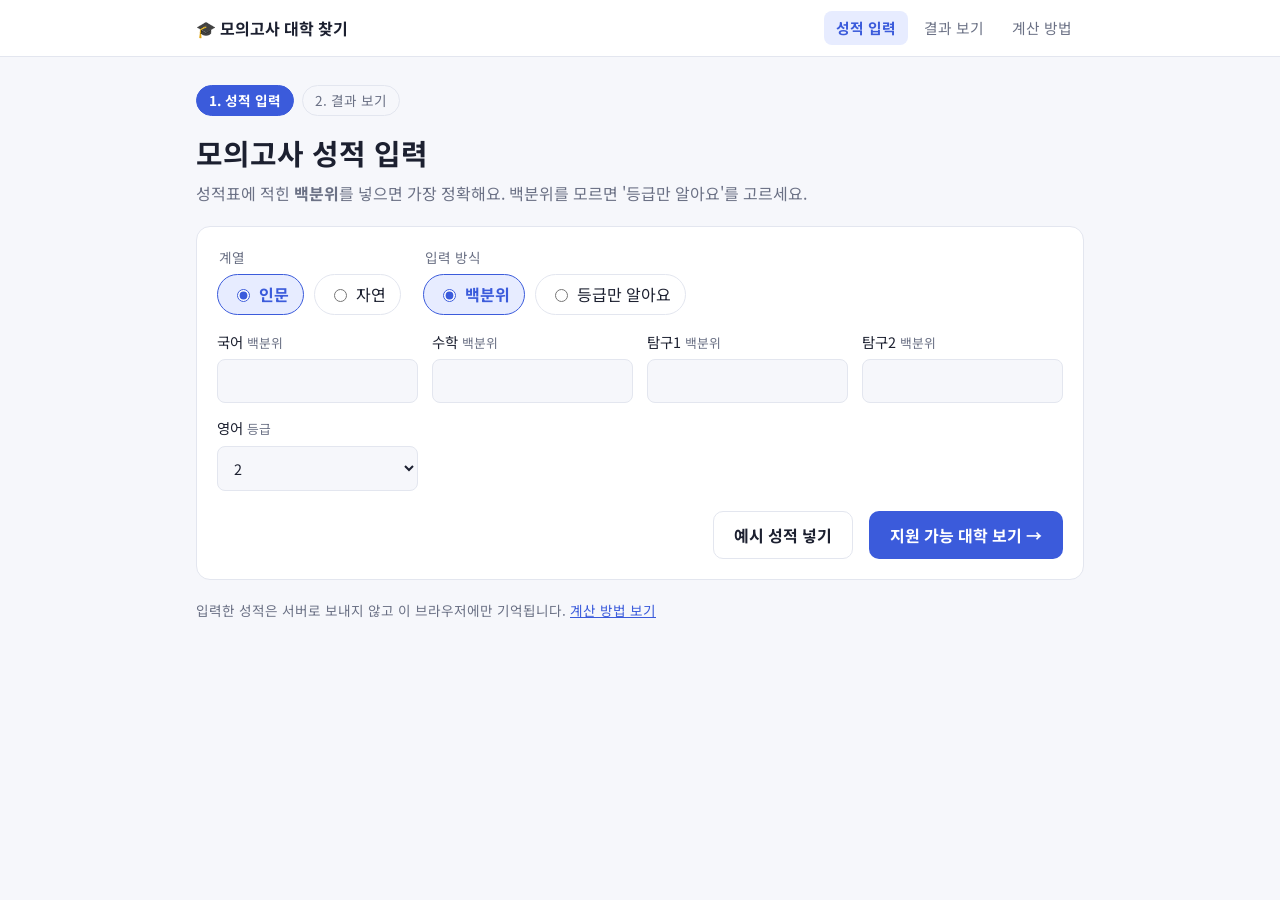
==== mock-exam-admission/input.html @ 844aae57 "모의고사 지원 가능 대학 찾기 사이트 추가 - 랜딩 / 성적 입력 / 결과 보기 / 계산 방법 4개 페이지 - 2026학년도 정시 일반전형 최종등록자 70% 학생의 국수탐 백분위 " ====
<!doctype html>
<html lang="ko">
<head>
  <meta charset="utf-8" />
  <meta name="viewport" content="width=device-width, initial-scale=1" />
  <title>성적 입력 · 모의고사 대학 찾기</title>
  <link rel="preconnect" href="https://fonts.googleapis.com" />
  <link href="https://fonts.googleapis.com/css2?family=Noto+Sans+KR:wght@400;500;700&display=swap" rel="stylesheet" />
  <link rel="stylesheet" href="style.css" />
</head>
<body>
  <nav class="topnav">
    <div class="wrap">
      <a class="brand" href="index.html">🎓 모의고사 대학 찾기</a>
      <div class="links">
        <a href="input.html" aria-current="page">성적 입력</a>
        <a href="result.html">결과 보기</a>
        <a href="method.html">계산 방법</a>
      </div>
    </div>
  </nav>

  <main class="wrap page">
    <ol class="progress">
      <li class="on">1. 성적 입력</li>
      <li>2. 결과 보기</li>
    </ol>
    <h1 class="page-title">모의고사 성적 입력</h1>
    <p class="page-sub">성적표에 적힌 <b>백분위</b>를 넣으면 가장 정확해요. 백분위를 모르면 '등급만 알아요'를 고르세요.</p>

    <section class="card">
      <form id="score-form" action="result.html">
        <div class="row">
          <fieldset class="seg">
            <legend>계열</legend>
            <label><input type="radio" name="track" value="인문" checked /> 인문</label>
            <label><input type="radio" name="track" value="자연" /> 자연</label>
          </fieldset>
          <fieldset class="seg">
            <legend>입력 방식</legend>
            <label><input type="radio" name="mode" value="pct" checked /> 백분위</label>
            <label><input type="radio" name="mode" value="grade" /> 등급만 알아요</label>
          </fieldset>
        </div>

        <div class="grid">
          <label class="field">
            <span>국어 <em class="unit">백분위</em></span>
            <input type="number" name="k" min="0" max="100" required />
          </label>
          <label class="field">
            <span>수학 <em class="unit">백분위</em></span>
            <input type="number" name="m" min="0" max="100" required />
          </label>
          <label class="field">
            <span>탐구1 <em class="unit">백분위</em></span>
            <input type="number" name="t1" min="0" max="100" required />
          </label>
          <label class="field">
            <span>탐구2 <em class="unit">백분위</em></span>
            <input type="number" name="t2" min="0" max="100" required />
          </label>
          <label class="field">
            <span>영어 <em>등급</em></span>
            <select name="e">
              <option>1</option><option selected>2</option><option>3</option><option>4</option><option>5</option>
              <option>6</option><option>7</option><option>8</option><option>9</option>
            </select>
          </label>
        </div>

        <p class="hint" id="grade-hint" hidden>
          등급만 넣으면 각 등급의 대표 백분위(1등급 98, 2등급 92, 3등급 83 …)로 바꿔 계산해요. 같은 등급 안에서도 차이가 커서 결과 오차가 큽니다.
        </p>

        <div class="row actions">
          <button type="button" id="sample-btn" class="ghost">예시 성적 넣기</button>
          <button type="submit" class="primary">지원 가능 대학 보기 →</button>
        </div>
      </form>
    </section>

    <p class="small-note">입력한 성적은 서버로 보내지 않고 이 브라우저에만 기억됩니다. <a href="method.html">계산 방법 보기</a></p>
  </main>

  <script src="data.js"></script>
  <script src="common.js"></script>
  <script src="input.js"></script>
</body>
</html>
---- mock-exam-admission/style.css ----
:root {
  --bg: #f6f7fb;
  --surface: #ffffff;
  --text: #1c2030;
  --muted: #6b7185;
  --line: #e3e6ef;
  --accent: #3b5bdb;
  --accent-soft: #e7ecff;
  --safe: #2b8a3e;
  --fit: #1971c2;
  --reach: #e67700;
  --challenge: #c92a2a;
  --hard: #868e96;
}

@media (prefers-color-scheme: dark) {
  :root {
    --bg: #12141c;
    --surface: #1b1e29;
    --text: #e8eaf2;
    --muted: #9aa0b4;
    --line: #2c3040;
    --accent: #7b93ff;
    --accent-soft: #232a45;
    --safe: #51cf66;
    --fit: #4dabf7;
    --reach: #ffa94d;
    --challenge: #ff6b6b;
    --hard: #adb5bd;
  }
}

* { box-sizing: border-box; }

body {
  margin: 0;
  font-family: "Noto Sans KR", system-ui, -apple-system, "Malgun Gothic", sans-serif;
  background: var(--bg);
  color: var(--text);
  line-height: 1.55;
}

.wrap { max-width: 920px; margin: 0 auto; padding: 0 16px; }

.hero {
  background: linear-gradient(135deg, #3b5bdb, #5f3dc4);
  color: #fff;
  padding: 48px 0 40px;
}
.hero h1 { margin: 0 0 12px; font-size: clamp(1.6rem, 4vw, 2.3rem); line-height: 1.3; }
.hero p { margin: 0; opacity: 0.9; }
.hero-inner { display: flex; align-items: center; justify-content: space-between; gap: 24px; }
.hero-badges { width: 300px; max-width: 45%; flex-shrink: 0; }
@media (max-width: 640px) {
  .hero-inner { flex-direction: column-reverse; align-items: flex-start; }
  .hero-badges { max-width: 260px; width: 100%; }
}

.notice {
  margin: 20px 0;
  padding: 12px 16px;
  border-radius: 10px;
  background: #fff4e6;
  color: #7a4100;
  border: 1px solid #ffd8a8;
  font-size: 0.92rem;
}
@media (prefers-color-scheme: dark) {
  .notice { background: #3a2a14; color: #ffd8a8; border-color: #6b4a1f; }
}

.card {
  background: var(--surface);
  border: 1px solid var(--line);
  border-radius: 14px;
  padding: 20px;
  margin-bottom: 20px;
}

.row { display: flex; flex-wrap: wrap; gap: 16px; align-items: flex-end; }

fieldset.seg { border: 0; padding: 0; margin: 0 0 16px; }
fieldset.seg legend { font-size: 0.85rem; color: var(--muted); margin-bottom: 6px; }
fieldset.seg label {
  display: inline-flex; align-items: center; gap: 6px;
  padding: 7px 14px; margin-right: 6px;
  border: 1px solid var(--line); border-radius: 999px; cursor: pointer;
}
fieldset.seg label:has(input:checked) { background: var(--accent-soft); border-color: var(--accent); color: var(--accent); font-weight: 700; }
fieldset.seg input { accent-color: var(--accent); }

.grid {
  display: grid;
  grid-template-columns: repeat(auto-fill, minmax(180px, 1fr));
  gap: 14px;
}
.field { display: flex; flex-direction: column; gap: 6px; font-size: 0.9rem; }
.field em { font-style: normal; color: var(--muted); font-size: 0.8rem; }
.field input, .field select, .filters input, .filters select {
  font: inherit;
  padding: 10px 12px;
  border: 1px solid var(--line);
  border-radius: 8px;
  background: var(--bg);
  color: var(--text);
  width: 100%;
}
.field input:focus, .field select:focus { outline: 2px solid var(--accent); outline-offset: 0; }

.actions { justify-content: flex-end; margin-top: 20px; }
button {
  font: inherit; font-weight: 700; cursor: pointer;
  padding: 11px 20px; border-radius: 10px; border: 1px solid transparent;
}
button.primary { background: var(--accent); color: #fff; }
button.ghost { background: transparent; border-color: var(--line); color: var(--text); }

.summary .stats {
  display: grid; grid-template-columns: repeat(auto-fit, minmax(90px, 1fr)); gap: 10px;
  margin-bottom: 12px;
}
.summary .stats div {
  background: var(--bg); border-radius: 10px; padding: 10px; text-align: center;
}
.summary .stats b { display: block; font-size: 1.15rem; }
.summary .stats span { font-size: 0.78rem; color: var(--muted); }
.summary p { margin: 6px 0; }

.filters { display: flex; flex-wrap: wrap; gap: 10px; align-items: center; margin-bottom: 12px; }
.filters input { flex: 1 1 220px; width: auto; }
.filters select { flex: 0 1 160px; width: auto; }
.check { display: inline-flex; gap: 6px; align-items: center; font-size: 0.9rem; white-space: nowrap; }

.legend { font-size: 0.82rem; color: var(--muted); margin-bottom: 16px; display: flex; flex-wrap: wrap; gap: 6px 10px; align-items: center; }

.badge {
  display: inline-block; padding: 2px 10px; border-radius: 999px;
  font-size: 0.8rem; font-weight: 700; color: #fff;
}
.badge.안정 { background: var(--safe); }
.badge.적정 { background: var(--fit); }
.badge.소신 { background: var(--reach); }
.badge.도전 { background: var(--challenge); }
.badge.어려움 { background: var(--hard); }

.group h2 { font-size: 1.05rem; margin: 24px 0 10px; display: flex; gap: 8px; align-items: center; }
.list { list-style: none; margin: 0; padding: 0; display: grid; gap: 8px; }
.list li {
  background: var(--surface); border: 1px solid var(--line); border-radius: 10px;
  padding: 12px 14px; display: flex; justify-content: space-between; gap: 12px; flex-wrap: wrap;
}
.list li.warned { border-color: color-mix(in srgb, var(--challenge) 40%, var(--line)); }
.list .detail { font-size: 0.78rem; color: var(--muted); margin-top: 4px; }
.list .detail a { color: var(--accent); margin-left: 4px; }
.list .name small { color: var(--muted); margin-left: 6px; }
.warn {
  display: inline-block; margin-left: 6px; font-size: 0.75rem;
  color: var(--challenge); border: 1px solid var(--challenge); border-radius: 6px; padding: 0 6px;
}
.nums { display: flex; gap: 12px; font-size: 0.85rem; color: var(--muted); align-items: center; }
.diff { font-weight: 700; min-width: 3.2em; text-align: right; }
.diff.up { color: var(--safe); }
.diff.down { color: var(--challenge); }

.empty { color: var(--muted); text-align: center; padding: 30px 0; }

footer { color: var(--muted); font-size: 0.82rem; padding: 30px 16px 50px; border-top: 1px solid var(--line); margin-top: 30px; }
footer a, .small-note a, .prose a { color: var(--accent); }

/* ---------- 공통: 상단 메뉴 / 버튼 ---------- */
.topnav { background: var(--surface); border-bottom: 1px solid var(--line); position: sticky; top: 0; z-index: 10; }
.topnav .wrap { display: flex; align-items: center; justify-content: space-between; gap: 12px; min-height: 56px; flex-wrap: wrap; }
.topnav .brand { font-weight: 700; color: var(--text); text-decoration: none; white-space: nowrap; }
.topnav .links { display: flex; gap: 4px; flex-wrap: wrap; }
.topnav .links a {
  color: var(--muted); text-decoration: none; padding: 6px 12px; border-radius: 8px; font-size: 0.92rem; white-space: nowrap;
}
.topnav .links a:hover { background: var(--bg); color: var(--text); }
.topnav .links a[aria-current="page"] { background: var(--accent-soft); color: var(--accent); font-weight: 700; }

.btn {
  display: inline-block; font-weight: 700; text-decoration: none; cursor: pointer;
  padding: 11px 20px; border-radius: 10px; border: 1px solid transparent; font-size: 0.95rem;
}
.btn.primary { background: var(--accent); color: #fff; }
.btn.ghost { border-color: var(--line); color: var(--text); background: var(--surface); }
.btn.ghost-light { border-color: rgba(255,255,255,0.5); color: #fff; }
.btn.big { padding: 14px 26px; font-size: 1.05rem; }

/* ---------- 랜딩 ---------- */
.hero-landing { padding: 64px 0 56px; }
.eyebrow { display: inline-block; font-size: 0.85rem; font-weight: 700; background: rgba(255,255,255,0.18); padding: 4px 12px; border-radius: 999px; margin-bottom: 14px !important; }
.cta-row { display: flex; gap: 10px; flex-wrap: wrap; margin-top: 24px; }
.stat-row { display: grid; grid-template-columns: repeat(auto-fit, minmax(160px, 1fr)); gap: 12px; margin: -28px 0 32px; position: relative; }
.stat { background: var(--surface); border: 1px solid var(--line); border-radius: 14px; padding: 16px; text-align: center; box-shadow: 0 6px 20px rgba(0,0,0,0.06); }
.stat b { display: block; font-size: 1.2rem; }
.stat > span { font-size: 0.82rem; color: var(--muted); }
.section-title { font-size: 1.25rem; margin: 36px 0 14px; }
.steps { display: grid; grid-template-columns: repeat(auto-fit, minmax(240px, 1fr)); gap: 14px; }
.step { color: inherit; text-decoration: none; margin: 0; transition: border-color 0.15s, transform 0.15s; }
.step:hover { border-color: var(--accent); transform: translateY(-2px); }
.step h3 { margin: 10px 0 6px; }
.step p { margin: 0; color: var(--muted); font-size: 0.92rem; }
.step-no { display: inline-grid; place-items: center; width: 32px; height: 32px; border-radius: 50%; background: var(--accent-soft); color: var(--accent); font-weight: 700; }
.univ-chips { display: flex; flex-wrap: wrap; gap: 8px; }
.chip { background: var(--surface); border: 1px solid var(--line); border-radius: 999px; padding: 6px 14px; font-size: 0.9rem; }

/* ---------- 입력 / 결과 페이지 ---------- */
.page { padding-top: 28px; }
.page-title { font-size: clamp(1.4rem, 3.5vw, 1.8rem); margin: 0 0 8px; line-height: 1.35; }
.page-sub { color: var(--muted); margin: 0 0 20px; }
.progress { list-style: none; display: flex; gap: 8px; padding: 0; margin: 0 0 18px; font-size: 0.85rem; }
.progress li { padding: 4px 12px; border-radius: 999px; border: 1px solid var(--line); color: var(--muted); }
.progress li.on { background: var(--accent); border-color: var(--accent); color: #fff; font-weight: 700; }
.progress li.done a { color: var(--accent); text-decoration: none; }
.hint { font-size: 0.85rem; color: var(--muted); background: var(--bg); border-radius: 8px; padding: 10px 12px; margin: 16px 0 0; }
.small-note { font-size: 0.85rem; color: var(--muted); }
.result-head { display: flex; justify-content: space-between; align-items: center; gap: 12px; flex-wrap: wrap; margin-bottom: 14px; }
.result-head .page-title { margin: 0; }
.summary .stats div.main { background: var(--accent); color: #fff; }
.summary .stats div.main span { color: rgba(255,255,255,0.85); }
.count-bar { display: grid; grid-template-columns: repeat(4, 1fr); gap: 8px; margin: 4px 0 10px; }
.count { border-radius: 10px; padding: 8px; text-align: center; color: #fff; }
.count b { display: block; font-size: 1.3rem; }
.count span { font-size: 0.8rem; }
.count.안정 { background: var(--safe); } .count.적정 { background: var(--fit); }
.count.소신 { background: var(--reach); } .count.도전 { background: var(--challenge); }
.warn-text { color: var(--challenge); font-size: 0.88rem; }
.empty-state { text-align: center; padding: 40px 20px; }

/* ---------- 계산 방법 페이지 ---------- */
.prose { max-width: 780px; }
.prose h2 { font-size: 1.2rem; margin: 40px 0 12px; padding-top: 8px; scroll-margin-top: 70px; }
.prose p, .prose li { line-height: 1.75; }
.toc ol { margin: 8px 0 0; padding-left: 20px; columns: 2; font-size: 0.92rem; }
@media (max-width: 560px) { .toc ol { columns: 1; } }
.flow { display: flex; align-items: stretch; gap: 8px; flex-wrap: wrap; }
.flow-step { flex: 1 1 140px; background: var(--surface); border: 1px solid var(--line); border-radius: 12px; padding: 14px; text-align: center; }
.flow-step b { display: block; color: var(--accent); margin-bottom: 4px; }
.flow-step span { font-size: 0.85rem; color: var(--muted); }
.flow-arrow { align-self: center; color: var(--muted); font-size: 1.2rem; }
@media (max-width: 760px) { .flow-arrow { display: none; } }
.formula { font-size: 1.1rem; font-weight: 700; text-align: center; background: var(--accent-soft); border-color: var(--accent); color: var(--accent); }
.example table { margin: 10px 0; }
.data-table { border-collapse: collapse; width: 100%; font-size: 0.9rem; margin: 10px 0; background: var(--surface); }
.data-table th, .data-table td, .example th, .example td { border: 1px solid var(--line); padding: 8px 10px; text-align: center; }
.data-table th { background: var(--bg); }
.data-table small { color: var(--muted); display: block; }
.table-scroll { overflow-x: auto; }
.cta-box { text-align: center; margin-top: 40px; }
code { background: var(--bg); padding: 1px 6px; border-radius: 4px; }
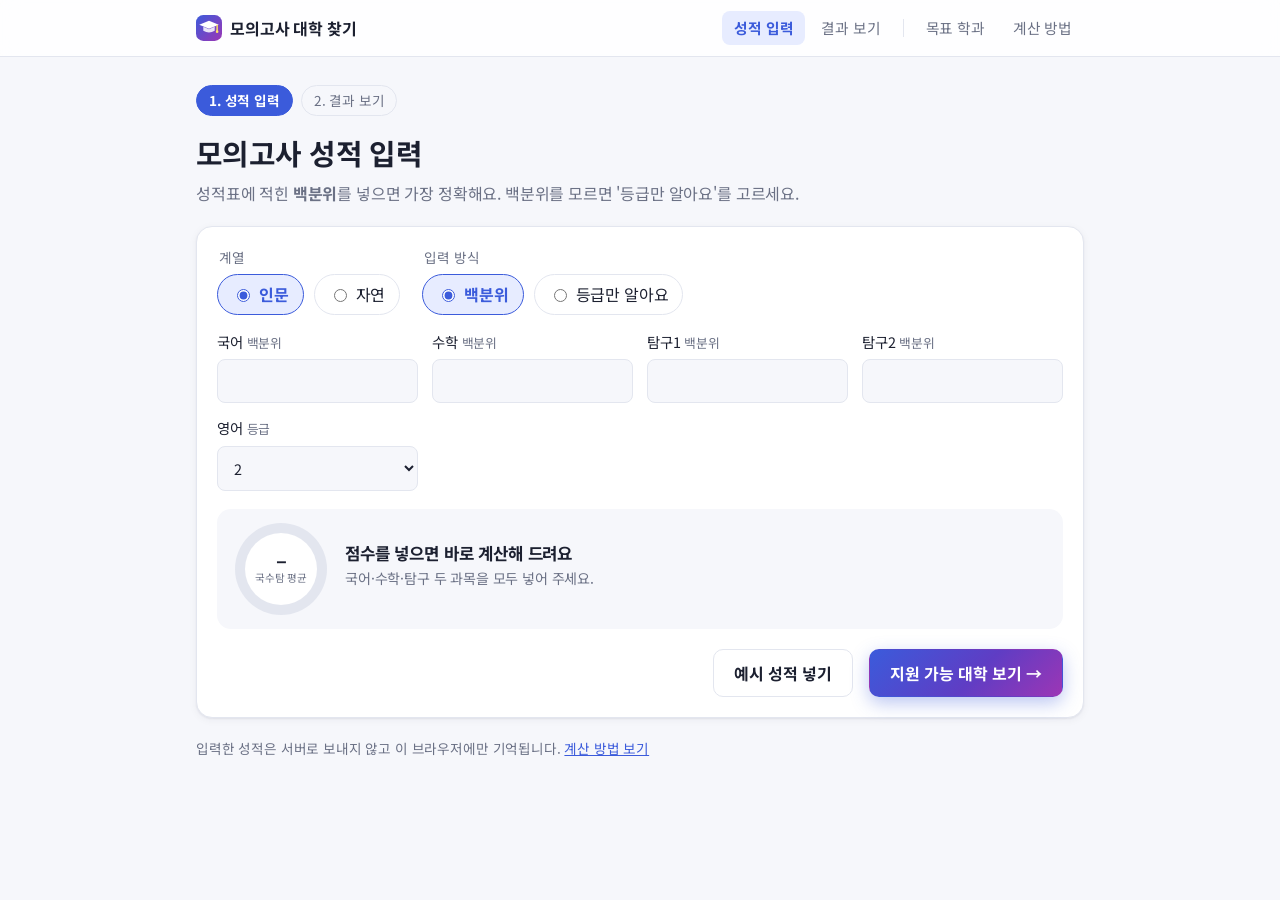
==== commit 604dc29c: "목표 학과 합격선 페이지 추가 및 전체 디자인·인터랙션 개선 - 목표 학과 페이지(target.html): 계열·학교·학과를 고르면 합격선 백분위·등급,   70% 합격자 과목별 " ====
--- a/mock-exam-admission/input.html
+++ b/mock-exam-admission/input.html
@@ -6,15 +6,18 @@
   <title>성적 입력 · 모의고사 대학 찾기</title>
   <link rel="preconnect" href="https://fonts.googleapis.com" />
   <link href="https://fonts.googleapis.com/css2?family=Noto+Sans+KR:wght@400;500;700&display=swap" rel="stylesheet" />
+  <link rel="icon" href="img/logo.svg" type="image/svg+xml" />
   <link rel="stylesheet" href="style.css" />
 </head>
 <body>
   <nav class="topnav">
     <div class="wrap">
-      <a class="brand" href="index.html">🎓 모의고사 대학 찾기</a>
+      <a class="brand" href="index.html"><img class="brand-mark" src="img/logo.svg" alt="" />모의고사 대학 찾기</a>
       <div class="links">
         <a href="input.html" aria-current="page">성적 입력</a>
         <a href="result.html">결과 보기</a>
+        <span class="nav-sep" aria-hidden="true"></span>
+        <a href="target.html">목표 학과</a>
         <a href="method.html">계산 방법</a>
       </div>
     </div>
@@ -69,6 +72,15 @@
           </label>
         </div>
 
+        <div class="live" aria-live="polite">
+          <div class="ring" id="ring"><div><b id="live-avg">–</b><small>국수탐 평균</small></div></div>
+          <div class="live-text">
+            <b id="live-grade">점수를 넣으면 바로 계산해 드려요</b>
+            <p id="live-desc">국어·수학·탐구 두 과목을 모두 넣어 주세요.</p>
+            <div class="mini-levels" id="live-levels"></div>
+          </div>
+        </div>
+
         <p class="hint" id="grade-hint" hidden>
           등급만 넣으면 각 등급의 대표 백분위(1등급 98, 2등급 92, 3등급 83 …)로 바꿔 계산해요. 같은 등급 안에서도 차이가 커서 결과 오차가 큽니다.
         </p>
@@ -85,6 +97,7 @@
 
   <script src="data.js"></script>
   <script src="common.js"></script>
+  <script src="ui.js"></script>
   <script src="input.js"></script>
 </body>
 </html>
--- a/mock-exam-admission/style.css
+++ b/mock-exam-admission/style.css
@@ -50,10 +50,8 @@
 .hero h1 { margin: 0 0 12px; font-size: clamp(1.6rem, 4vw, 2.3rem); line-height: 1.3; }
 .hero p { margin: 0; opacity: 0.9; }
 .hero-inner { display: flex; align-items: center; justify-content: space-between; gap: 24px; }
-.hero-badges { width: 300px; max-width: 45%; flex-shrink: 0; }
 @media (max-width: 640px) {
   .hero-inner { flex-direction: column-reverse; align-items: flex-start; }
-  .hero-badges { max-width: 260px; width: 100%; }
 }
 
 .notice {
@@ -175,6 +173,8 @@
 .topnav .links a {
   color: var(--muted); text-decoration: none; padding: 6px 12px; border-radius: 8px; font-size: 0.92rem; white-space: nowrap;
 }
+.topnav .links { align-items: center; }
+.nav-sep { width: 1px; height: 18px; background: var(--line); margin: 0 6px; }
 .topnav .links a:hover { background: var(--bg); color: var(--text); }
 .topnav .links a[aria-current="page"] { background: var(--accent-soft); color: var(--accent); font-weight: 700; }
 
@@ -202,7 +202,26 @@
 .step h3 { margin: 10px 0 6px; }
 .step p { margin: 0; color: var(--muted); font-size: 0.92rem; }
 .step-no { display: inline-grid; place-items: center; width: 32px; height: 32px; border-radius: 50%; background: var(--accent-soft); color: var(--accent); font-weight: 700; }
+.flow-steps { grid-template-columns: 1fr auto 1fr; align-items: stretch; }
+.step-arrow { align-self: center; font-size: 1.6rem; color: var(--accent); font-weight: 700; }
+@media (max-width: 640px) {
+  .flow-steps { grid-template-columns: 1fr; }
+  .step-arrow { justify-self: center; transform: rotate(90deg); }
+}
+.menu-tiles { display: grid; grid-template-columns: repeat(auto-fit, minmax(280px, 1fr)); gap: 12px; }
+.tile {
+  display: flex; align-items: center; gap: 14px; text-decoration: none; color: inherit;
+  background: var(--accent-soft); border: 1px solid transparent; border-radius: 14px; padding: 16px 18px;
+  transition: border-color 0.15s;
+}
+.tile:hover { border-color: var(--accent); }
+.tile h3 { margin: 0 0 4px; font-size: 1.02rem; }
+.tile p { margin: 0; font-size: 0.88rem; color: var(--muted); }
+.tile-icon { font-size: 1.8rem; flex-shrink: 0; }
+.tile-go { margin-left: auto; font-size: 1.6rem; color: var(--accent); }
 .univ-chips { display: flex; flex-wrap: wrap; gap: 8px; }
+a.chip { color: inherit; text-decoration: none; transition: border-color 0.15s, color 0.15s, transform 0.15s; }
+a.chip:hover { border-color: var(--accent); color: var(--accent); transform: translateY(-2px); }
 .chip { background: var(--surface); border: 1px solid var(--line); border-radius: 999px; padding: 6px 14px; font-size: 0.9rem; }
 
 /* ---------- 입력 / 결과 페이지 ---------- */
@@ -226,6 +245,40 @@
 .count.안정 { background: var(--safe); } .count.적정 { background: var(--fit); }
 .count.소신 { background: var(--reach); } .count.도전 { background: var(--challenge); }
 .warn-text { color: var(--challenge); font-size: 0.88rem; }
+/* ---------- 목표 학과 페이지 ---------- */
+.grid.two { grid-template-columns: repeat(auto-fit, minmax(240px, 1fr)); }
+.target-card h2 { margin: 0 0 4px; font-size: 1.3rem; }
+.target-card h3 { font-size: 1rem; margin: 24px 0 6px; }
+.target-card a, .list-title + * a { color: var(--accent); }
+.target-head { display: flex; justify-content: space-between; gap: 16px; flex-wrap: wrap; align-items: flex-start; }
+.target-cut { background: var(--accent); color: #fff; border-radius: 12px; padding: 12px 18px; text-align: center; min-width: 170px; }
+.target-cut span { font-size: 0.78rem; opacity: 0.9; display: block; }
+.target-cut b { font-size: 2rem; display: block; line-height: 1.2; }
+.target-cut em { font-style: normal; font-size: 0.9rem; }
+.compare { display: flex; align-items: center; gap: 10px; flex-wrap: wrap; background: var(--bg); border-radius: 10px; padding: 10px 14px; margin-top: 16px; }
+.compare .small-note { margin: 0; }
+.list-title { font-size: 1.1rem; margin: 0 0 8px; }
+.list-title small { color: var(--muted); font-weight: 400; font-size: 0.85rem; }
+.data-table td.left { text-align: left; }
+.data-table td.left small { display: inline; margin-left: 4px; }
+.data-table.clickable tbody tr { cursor: pointer; }
+.data-table.clickable tbody tr:hover, .data-table.clickable tbody tr:focus { background: var(--accent-soft); outline: none; }
+
+.level-filter { display: flex; align-items: center; gap: 10px; flex-wrap: wrap; margin-bottom: 12px; }
+.level-filter .label { font-size: 0.85rem; color: var(--muted); font-weight: 700; }
+.level-buttons { display: flex; gap: 6px; flex-wrap: wrap; }
+.level-btn {
+  --c: var(--accent);
+  display: inline-flex; align-items: center; gap: 6px;
+  padding: 7px 14px; border-radius: 999px; font-size: 0.9rem;
+  background: var(--surface); color: var(--text); border: 1px solid var(--line);
+}
+.level-btn b { font-size: 0.85rem; color: var(--muted); }
+.level-btn.안정 { --c: var(--safe); } .level-btn.적정 { --c: var(--fit); }
+.level-btn.소신 { --c: var(--reach); } .level-btn.도전 { --c: var(--challenge); } .level-btn.어려움 { --c: var(--hard); }
+.level-btn:hover { border-color: var(--c); }
+.level-btn[aria-pressed="true"] { background: var(--c); border-color: var(--c); color: #fff; }
+.level-btn[aria-pressed="true"] b { color: rgba(255,255,255,0.9); }
 .empty-state { text-align: center; padding: 40px 20px; }
 
 /* ---------- 계산 방법 페이지 ---------- */
@@ -249,3 +302,125 @@
 .table-scroll { overflow-x: auto; }
 .cta-box { text-align: center; margin-top: 40px; }
 code { background: var(--bg); padding: 1px 6px; border-radius: 4px; }
+
+/* =====================================================================
+   디자인 다듬기 (그림자·애니메이션·인터랙션)
+   ===================================================================== */
+:root {
+  --shadow-sm: 0 1px 2px rgba(20, 24, 50, 0.06), 0 2px 8px rgba(20, 24, 50, 0.05);
+  --shadow-md: 0 4px 12px rgba(20, 24, 50, 0.08), 0 12px 32px rgba(20, 24, 50, 0.08);
+  --grad: linear-gradient(135deg, #3b5bdb 0%, #5f3dc4 55%, #9c36b5 100%);
+  --radius: 16px;
+}
+@media (prefers-color-scheme: dark) {
+  :root { --shadow-sm: 0 1px 2px rgba(0,0,0,0.4); --shadow-md: 0 8px 28px rgba(0,0,0,0.45); }
+}
+body { letter-spacing: -0.01em; -webkit-font-smoothing: antialiased; }
+h1, h2, h3 { letter-spacing: -0.02em; }
+::selection { background: var(--accent); color: #fff; }
+:focus-visible { outline: 3px solid color-mix(in srgb, var(--accent) 55%, transparent); outline-offset: 2px; }
+
+.card { border-radius: var(--radius); box-shadow: var(--shadow-sm); }
+.btn, button { transition: transform 0.15s ease, box-shadow 0.15s ease, background 0.15s ease, border-color 0.15s; }
+.btn.primary, button.primary { background: var(--grad); box-shadow: 0 6px 18px rgba(59, 91, 219, 0.35); }
+.btn.primary:hover, button.primary:hover { transform: translateY(-2px); box-shadow: 0 10px 24px rgba(59, 91, 219, 0.45); }
+.btn.ghost:hover, button.ghost:hover { border-color: var(--accent); color: var(--accent); }
+.btn.ghost-light:hover { background: rgba(255,255,255,0.14); }
+
+.topnav { backdrop-filter: saturate(1.4) blur(10px); background: color-mix(in srgb, var(--surface) 82%, transparent); transition: box-shadow 0.2s; }
+.topnav.scrolled { box-shadow: var(--shadow-sm); }
+.topnav .brand { display: inline-flex; align-items: center; gap: 8px; }
+.brand-mark { width: 26px; height: 26px; }
+
+/* 히어로: 움직이는 빛 번짐 */
+.hero { background: var(--grad); position: relative; overflow: hidden; isolation: isolate; }
+.hero::before, .hero::after {
+  content: ""; position: absolute; z-index: -1; border-radius: 50%; filter: blur(60px); opacity: 0.55;
+  animation: drift 14s ease-in-out infinite alternate;
+}
+.hero::before { width: 420px; height: 420px; background: #74c0fc; top: -160px; left: -120px; }
+.hero::after { width: 380px; height: 380px; background: #f783ac; bottom: -200px; right: -80px; animation-delay: -6s; }
+@keyframes drift { from { transform: translate(0, 0) scale(1); } to { transform: translate(60px, 40px) scale(1.15); } }
+.hero-landing h1 { font-size: clamp(1.9rem, 5vw, 3rem); }
+.hero-art { width: 380px; max-width: 46%; flex-shrink: 0; filter: drop-shadow(0 18px 40px rgba(20, 10, 60, 0.35)); animation: float 6s ease-in-out infinite; }
+@keyframes float { 50% { transform: translateY(-10px); } }
+@media (max-width: 640px) { .hero-art { max-width: 300px; width: 90%; } }
+
+/* 스크롤 등장 */
+.reveal { opacity: 0; transform: translateY(18px); transition: opacity 0.6s ease, transform 0.6s ease; }
+.reveal.in { opacity: 1; transform: none; }
+.reveal.d1 { transition-delay: 0.08s; } .reveal.d2 { transition-delay: 0.16s; } .reveal.d3 { transition-delay: 0.24s; }
+
+.stat { box-shadow: var(--shadow-md); border-radius: var(--radius); }
+.stat b { font-size: 1.45rem; background: var(--grad); -webkit-background-clip: text; background-clip: text; color: transparent; }
+.step, .tile { box-shadow: var(--shadow-sm); }
+.step:hover, .tile:hover { box-shadow: var(--shadow-md); transform: translateY(-3px); }
+.tile { transition: transform 0.15s, box-shadow 0.15s, border-color 0.15s; }
+.step-no { background: var(--grad); color: #fff; }
+
+/* 랜딩: 미리 체험 데모 */
+.demo { display: grid; grid-template-columns: 1.1fr 1fr; gap: 24px; align-items: center; }
+@media (max-width: 720px) { .demo { grid-template-columns: 1fr; } }
+.demo h3 { margin: 0 0 6px; }
+.demo-score { font-size: 3rem; font-weight: 700; line-height: 1; background: var(--grad); -webkit-background-clip: text; background-clip: text; color: transparent; }
+.demo-grade { color: var(--muted); font-weight: 700; margin-left: 6px; }
+.range { width: 100%; accent-color: var(--accent); margin: 14px 0 4px; height: 28px; }
+.range-scale { display: flex; justify-content: space-between; font-size: 0.75rem; color: var(--muted); }
+.demo-bars { display: grid; gap: 10px; }
+.demo-bar { display: grid; grid-template-columns: 52px 1fr 40px; align-items: center; gap: 8px; font-size: 0.88rem; }
+.demo-bar .track { height: 12px; background: var(--bg); border-radius: 999px; overflow: hidden; }
+.demo-bar .fill { height: 100%; border-radius: 999px; width: 0; transition: width 0.45s cubic-bezier(.2,.8,.2,1); }
+.demo-bar b { text-align: right; }
+.fill.안정 { background: var(--safe); } .fill.적정 { background: var(--fit); } .fill.소신 { background: var(--reach); } .fill.도전 { background: var(--challenge); }
+.demo-picks { margin: 12px 0 0; padding: 0; list-style: none; display: flex; flex-wrap: wrap; gap: 6px; }
+.demo-picks li { font-size: 0.82rem; background: var(--accent-soft); color: var(--accent); border-radius: 999px; padding: 4px 10px; }
+
+/* 입력: 실시간 게이지 */
+.live { display: flex; align-items: center; gap: 18px; background: var(--bg); border-radius: 14px; padding: 14px 18px; margin-top: 18px; }
+.ring { width: 92px; height: 92px; border-radius: 50%; flex-shrink: 0; display: grid; place-items: center; transition: background 0.3s; }
+.ring > div { width: 72px; height: 72px; border-radius: 50%; background: var(--surface); display: grid; place-items: center; text-align: center; align-content: center; }
+.ring b { font-size: 1.25rem; line-height: 1; }
+.ring small { font-size: 0.66rem; color: var(--muted); }
+.live-text b { font-size: 1.05rem; }
+.live-text p { margin: 2px 0 0; color: var(--muted); font-size: 0.88rem; }
+.mini-levels { display: flex; gap: 6px; flex-wrap: wrap; margin-top: 8px; }
+.mini-levels span { font-size: 0.78rem; border-radius: 999px; padding: 2px 9px; color: #fff; }
+.mini-levels .안정 { background: var(--safe); } .mini-levels .적정 { background: var(--fit); }
+.mini-levels .소신 { background: var(--reach); } .mini-levels .도전 { background: var(--challenge); }
+
+/* 결과: 분포 막대 + 항목 위치 막대 */
+.dist { display: flex; height: 16px; border-radius: 999px; overflow: hidden; background: var(--bg); margin: 10px 0 4px; }
+.dist button { border: 0; padding: 0; border-radius: 0; min-width: 0; cursor: pointer; transition: filter 0.15s, flex-grow 0.5s; }
+.dist button:hover { filter: brightness(1.15); }
+.dist .안정 { background: var(--safe); } .dist .적정 { background: var(--fit); } .dist .소신 { background: var(--reach); }
+.dist .도전 { background: var(--challenge); } .dist .어려움 { background: var(--hard); }
+.dist-legend { font-size: 0.78rem; color: var(--muted); margin: 0; }
+.list li { transition: transform 0.15s, box-shadow 0.15s, border-color 0.15s; box-shadow: var(--shadow-sm); border-radius: 12px; animation: pop 0.35s ease both; }
+.list li:hover { transform: translateY(-2px); box-shadow: var(--shadow-md); border-color: color-mix(in srgb, var(--accent) 35%, var(--line)); }
+@keyframes pop { from { opacity: 0; transform: translateY(6px); } }
+.pos { position: relative; width: 110px; height: 8px; border-radius: 999px; opacity: 0.9;
+  background: linear-gradient(90deg, var(--challenge) 0 25%, var(--reach) 25% 50%, var(--fit) 50% 75%, var(--safe) 75% 100%); }
+.pos i { position: absolute; top: 50%; width: 14px; height: 14px; border-radius: 50%; background: var(--surface); border: 3px solid var(--text); transform: translate(-50%, -50%); }
+@media (max-width: 520px) { .pos { width: 70px; } }
+
+/* 목표 학과: 위치 게이지 */
+.scale { margin: 40px 0 8px; padding: 0 6px; }
+.scale-bar { position: relative; height: 18px; display: flex; }
+.scale-bar > span { height: 100%; }
+.scale-bar > span:first-child { border-radius: 999px 0 0 999px; }
+.scale-bar > span:last-of-type { border-radius: 0 999px 999px 0; }
+.scale-bar .z0 { background: var(--hard); opacity: 0.45; } .scale-bar .z1 { background: var(--challenge); } .scale-bar .z2 { background: var(--reach); }
+.scale-bar .z3 { background: var(--fit); } .scale-bar .z4 { background: var(--safe); }
+.marker { position: absolute; bottom: 100%; transform: translateX(-50%); text-align: center; font-size: 0.75rem; font-weight: 700; white-space: nowrap; transition: left 0.6s cubic-bezier(.2,.8,.2,1); display: flex; flex-direction: column; align-items: center; }
+.marker::after { content: ""; width: 2px; height: 26px; background: currentColor; }
+.marker.cut { color: var(--text); }
+.marker.me { color: var(--accent); bottom: auto; top: 100%; flex-direction: column-reverse; }
+.scale-ticks { display: flex; justify-content: space-between; font-size: 0.72rem; color: var(--muted); margin-top: 36px; }
+
+/* 빈 화면 일러스트 */
+.empty-art { width: 170px; margin: 0 auto 10px; display: block; }
+
+@media (prefers-reduced-motion: reduce) {
+  *, *::before, *::after { animation: none !important; transition: none !important; }
+  .reveal { opacity: 1; transform: none; }
+}
